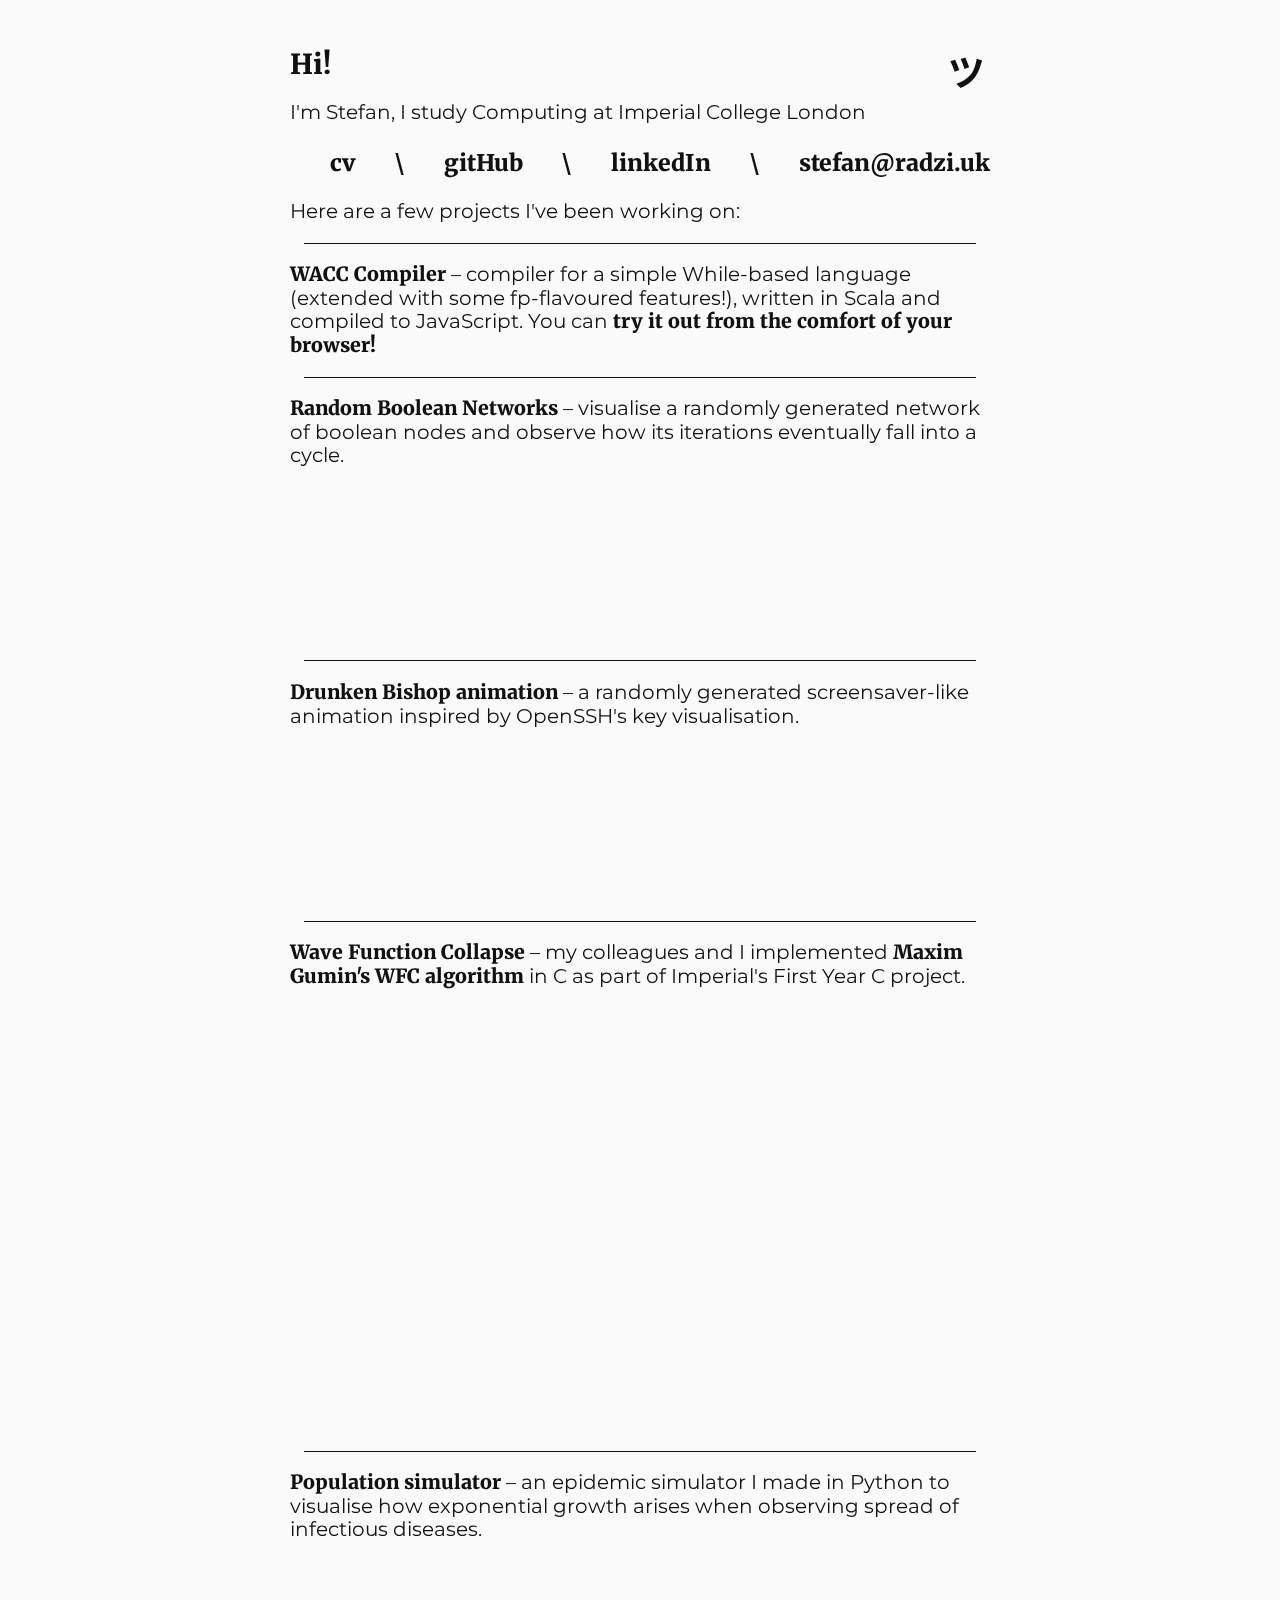
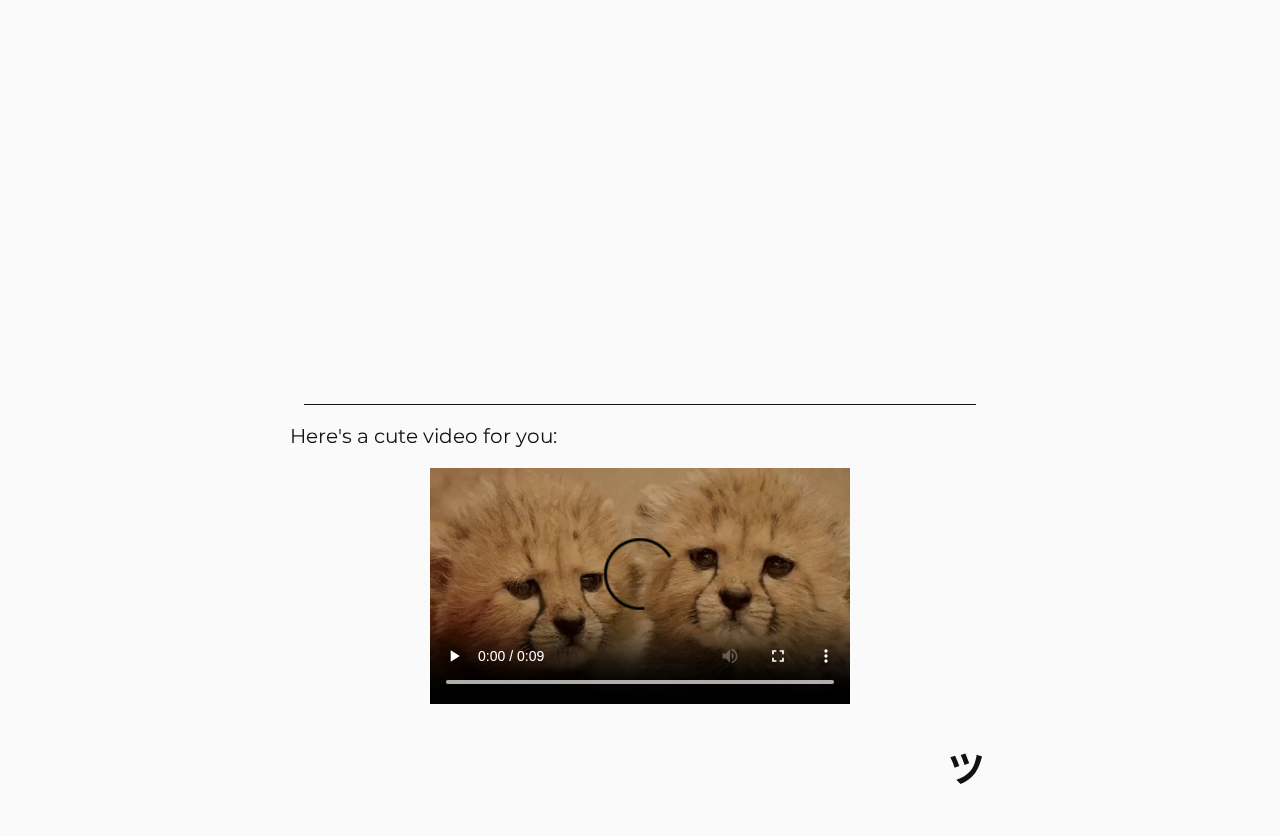
==== index.html @ 893cc4e7 "add wacc, rbn, bishop" ====
<!DOCTYPE html>
<html lang="en">
  <head>
    <title>Stefan Radziuk</title>
    <meta charset="UTF-8">
    <meta property="og:url" content="https://stefan.radzi.uk/"/>
    <meta property="og:type" content="website"/>
    <meta property="og:title" content="Stefan Radziuk"/>
    <meta property="og:description" content="Hi! I'm a Computing student at Imperial College London"/>
    <meta property="og:image" content="https://stefan.radzi.uk/media/thumbnail.png"/>
    <meta property="og:image:width" content="1200"/>
    <meta property="og:image:height" content="630"/>
    <meta name="description" content="Hi! I'm a Computing student at Imperial College London">
    <meta name="viewport" content="user-scalable=0, width=device-width, initial-scale=.5">
    <style>
:root {
  --background: #fafafa;
  --primary: #111;
  --accent: #5762d5;
  --accent-transparent: rgba(87, 98, 213, .99);
  --gray: #ddd;

  --sans: 'Montserrat', sans-serif;
  --serif: 'Merriweather', serif;
}

body {
  color: var(--primary);
  background-color: var(--background);
  font-family: var(--sans);
  font-weight: 400;
  font-size: calc(0.7 * (3em + 1vw));
  transition: background-color 0.5s ease-out, color 0.5s ease-out;
}

.dark-mode {
  background-color: var(--primary);
  color: var(--background);
}

hr {
  border: none;
  border-top: 1px solid var(--primary);
  color: var(--primary);
  overflow: visible;
  text-align: center;
  width: 96%;
}

h1 {
  font-size: 120%;
  font-weight: 900;
  font-family: var(--serif);
}

p {
  font-size: 85%;
  line-height: 1.2;
}

#container {
  max-width: min(700px, 90%);
  margin: 0 auto;
  padding: 20px 50px 20px 50px;
}

#menu {
  list-style: none;
  font-weight: 900;
  font-family: var(--serif);
  display: flex;
  flex-direction: column;
}

.separator {
  display: none;
}

#footer {
  font-size: 70%;
  padding-top: 1em;
  padding-bottom: 4em;
}

img {
  width: 100%;
  -webkit-user-drag: none;
  -khtml-user-drag: none;
  -moz-user-drag: none;
  -o-user-drag: none;
  user-drag: none;
}

.videoContainer {
  width: 100%;
  margin-bottom: 1em;
  text-align: center;
}

video {
  max-width: 60%;
  display: block;
  margin: 0 auto;
}

a:link {
  color: var(--primary);
  font-weight: 900;
  font-family: var(--serif);
  text-decoration: none;
  transition: color 0.5s ease-out;
}

a:visited {
  color: inherit;
  text-decoration: none;
}

.dark-mode a:link {
  color: var(--background);
}

a:hover {
  text-decoration: none;
  color: var(--accent);
}

.dark-mode a:hover {
  color: var(--accent);
}

a:active {
  text-decoration: none;
}

*:focus {
  outline-style: none;
}

::selection {
  background: var(--accent-transparent);
  color: var(--background);
}

::-moz-selection {
  background: var(--accent-transparent);
  color: var(--background);
}

::-webkit-scrollbar {
  width: auto;
}

::-webkit-scrollbar-track {
  background: var(--background);
}

::-webkit-scrollbar-thumb {
  background: var(--gray);
}

@media(hover) {
  body {
    font-size: calc(0.8 * (1em + 1vw));
  }

  video {
    max-height: 600px;
  }

  #menu {
    display: flex;
    flex-direction: row;
    item-width: 100%;
    justify-content: space-between;  /* flex-start */
  }

  .separator {
    display: inline;
  }
}

.smiley {
  min-height: 1.3em;
  min-width: 1.3em;
  float: right;
}

.psst {
  position: relative;
  top: 6em;
  font-size: 40%;
  opacity: 0;
  float: right;
  animation: 5s ease-out 2.5s fade-in;
}

@keyframes fade-in {
  10%, 90% {
    opacity: 0.6;
  }
}

    </style>
    <link rel="icon" href="media/favicon_black.png">
    <link rel="preload" href="https://fonts.googleapis.com/css2?family=Merriweather:wght@900&family=Montserrat:wght@400&display=swap" as="style" onload="this.onload=null;this.rel='stylesheet'">
    <noscript>
      <link href="https://fonts.googleapis.com/css2?family=Merriweather:wght@900&family=Montserrat:wght@400&display=swap" rel="stylesheet">
    </noscript>
    <script type="text/javascript" src="script.js" async></script>
  </head>
  <body onload="writeRandomVideo();">
    <div id="container">
      <span class="psst">
        psst! check out the dark mode
      </span>
      <h1>
        Hi!
        <object data="media/smiley.svg" type="image/svg+xml" class="smiley" width="48" height="48" alt=""></object>
      </h1>
      <p>I'm Stefan, I study Computing at Imperial College London</p>
      <ul id="menu">
        <li>
          <a href="StefanRadziukCv.pdf" target="_blank">
            cv</a>
        </li>
        <span class="separator">\</span>
        <li>
          <a href="https://github.com/stefanradziuk" target="_blank" rel="noopener">
            gitHub</a>
        </li>
        <span class="separator">\</span>
        <li>
          <a href="https://linkedin.com/in/stefanradziuk" target="_blank" rel="noopener">
            linkedIn</a>
        </li>
        <span class="separator">\</span>
        <li>
          <a href="mailto:stefan@radzi.uk">
            stefan@radzi.uk</a>
        </li>
      </ul>
      <p>
        Here are a few projects I've been working on:
      </p>

      <hr/>

      <p>
      <a href="https://wacc.radzi.uk/">WACC Compiler</a> – compiler for a simple While-based language (extended with some fp-flavoured features!), written in Scala and compiled to JavaScript. You can <a href="https://wacc.radzi.uk/">try it out from the comfort of your browser!</a>
      </p>

      <hr/>

      <p>
      <!-- TODO -->
      <a href="https://rbn.radzi.uk/">Random Boolean Networks</a> – visualise a randomly generated network of boolean nodes and observe how its iterations eventually fall into a cycle.
      <div class="videoContainer">
        <video playsinline autoplay muted loop>
          <source src="qewr.mp4" type="video/mp4">
        </video>
      </div>
      </p>

      <hr/>

      <p>
      <a href="https://bishop.radzi.uk/">Drunken Bishop animation</a> – a randomly generated screensaver-like animation inspired by OpenSSH's key visualisation.
      <div class="videoContainer">
        <video playsinline autoplay muted loop>
          <source src="qewr.mp4" type="video/mp4">
        </video>
      </div>
      </p>

      <hr/>

      <p>
      <a href="https://github.com/ic-pcg/waveFunctionCollapse">Wave Function Collapse</a> – my colleagues and I implemented <a href="https://github.com/mxgmn/WaveFunctionCollapse">Maxim Gumin's WFC algorithm</a> in C as part of Imperial's First Year C project.
      <div class="videoContainer">
        <video playsinline autoplay muted loop>
          <source src="media/wfc_demo.mp4" type="video/mp4">
        </video>
      </div>
      </p>

      <hr/>

      <p>
      <a href="https://github.com/stefanradziuk/population_simulator/">Population simulator</a> – an epidemic simulator I made in Python to visualise how exponential growth arises when observing spread of infectious diseases.
      <div class="videoContainer">
        <video playsinline autoplay muted loop>
          <source src="media/population_simulator_demo.mp4" type="video/mp4">
        </video>
      </div>
      </p>

      <hr/>

      <p id="videoIntroduction">
      Here's a cute video for you:
      </p>
      <div class="videoContainer">
        <video id="randomVideo" controls loop>
        </video>
      </div>
      <div id="footer">
        <object data="media/smiley.svg" type="image/svg+xml" class="smiley" width="48" height="48" alt=""></object>
      </div>
    </div>
  </body>
</html>
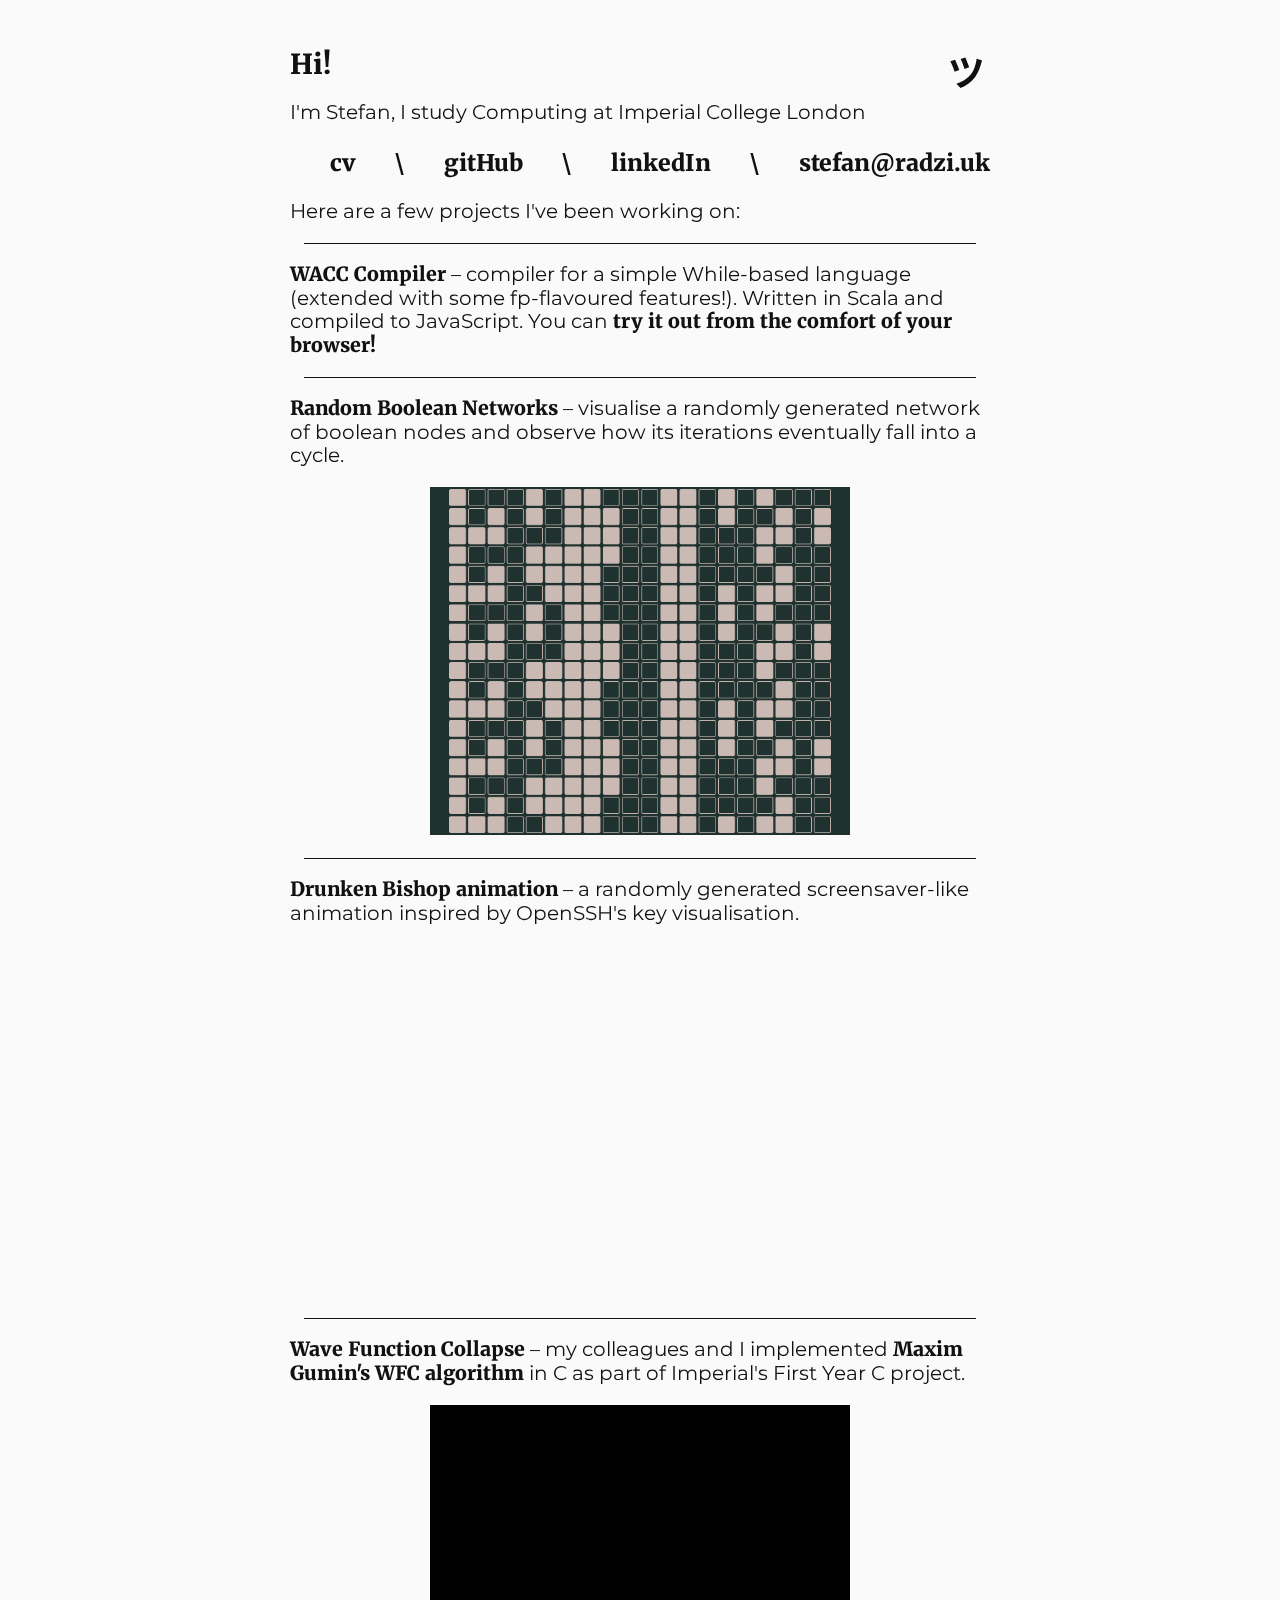
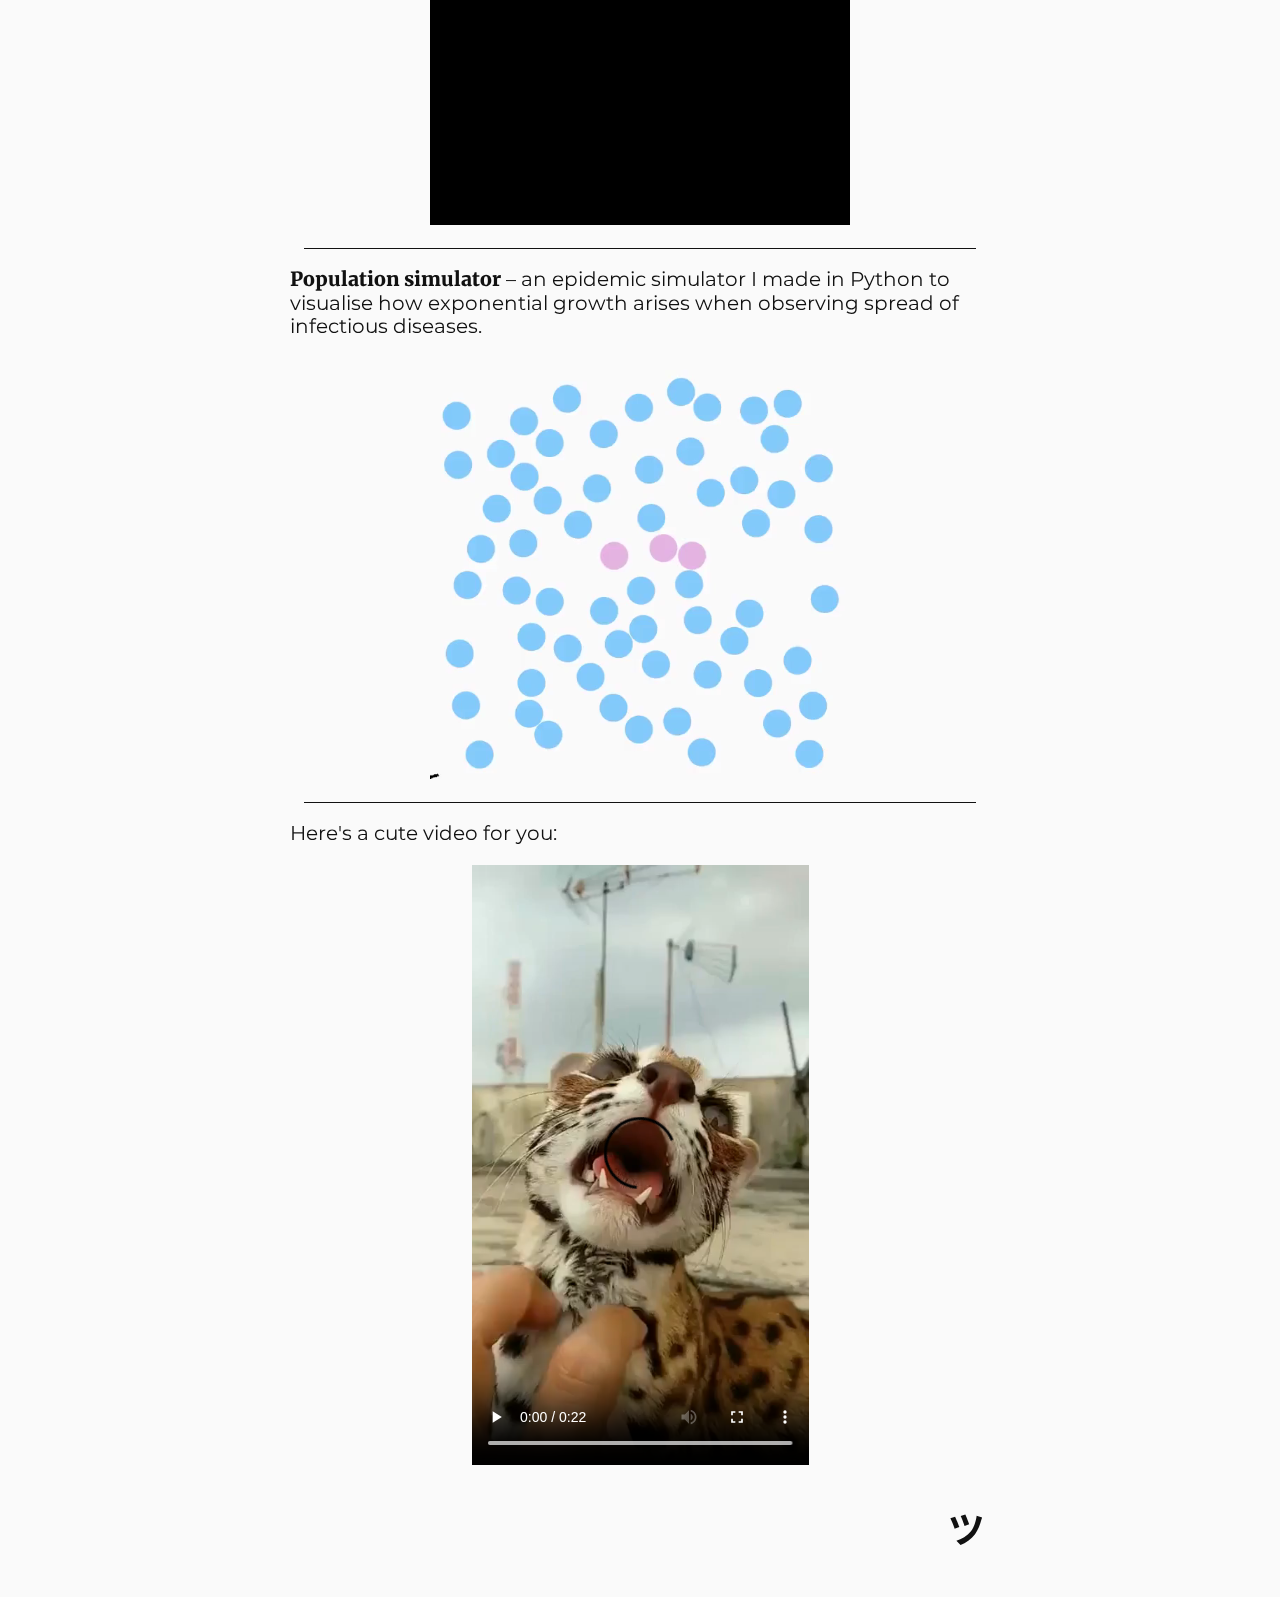
==== commit 608a638e: "add media for rbn and bishop" ====
--- a/index.html
+++ b/index.html
@@ -91,16 +91,36 @@
   user-drag: none;
 }
 
-.videoContainer {
+.mediaContainer {
   width: 100%;
   margin-bottom: 1em;
   text-align: center;
 }
 
-video {
+.media {
   max-width: 60%;
   display: block;
   margin: 0 auto;
+}
+
+.iframeContainer {
+  width: 100%;
+  padding-top: 50%;
+  display: block;
+  margin: 0 auto;
+  overflow: hidden;
+  position: relative;
+}
+
+iframe {
+  position: absolute;
+  top: 0;
+  left: 0;
+  bottom: 0;
+  right: 0;
+  width: 100%;
+  height: 100%;
+  border: 0px;
 }
 
 a:link {
@@ -247,7 +267,7 @@
       <hr/>
 
       <p>
-      <a href="https://wacc.radzi.uk/">WACC Compiler</a> – compiler for a simple While-based language (extended with some fp-flavoured features!), written in Scala and compiled to JavaScript. You can <a href="https://wacc.radzi.uk/">try it out from the comfort of your browser!</a>
+      <a href="https://wacc.radzi.uk/">WACC Compiler</a> – compiler for a simple While-based language (extended with some fp-flavoured features!). Written in Scala and compiled to JavaScript. You can <a href="https://wacc.radzi.uk/">try it out from the comfort of your browser!</a>
       </p>
 
       <hr/>
@@ -255,10 +275,8 @@
       <p>
       <!-- TODO -->
       <a href="https://rbn.radzi.uk/">Random Boolean Networks</a> – visualise a randomly generated network of boolean nodes and observe how its iterations eventually fall into a cycle.
-      <div class="videoContainer">
-        <video playsinline autoplay muted loop>
-          <source src="qewr.mp4" type="video/mp4">
-        </video>
+      <div class="mediaContainer">
+        <img src="media/rbn.png" class="media"></img>
       </div>
       </p>
 
@@ -266,10 +284,10 @@
 
       <p>
       <a href="https://bishop.radzi.uk/">Drunken Bishop animation</a> – a randomly generated screensaver-like animation inspired by OpenSSH's key visualisation.
-      <div class="videoContainer">
-        <video playsinline autoplay muted loop>
-          <source src="qewr.mp4" type="video/mp4">
-        </video>
+      <div class="mediaContainer">
+        <div class="iframeContainer">
+          <iframe src="https://bishop.radzi.uk/"></iframe>
+        </div>
       </div>
       </p>
 
@@ -277,8 +295,8 @@
 
       <p>
       <a href="https://github.com/ic-pcg/waveFunctionCollapse">Wave Function Collapse</a> – my colleagues and I implemented <a href="https://github.com/mxgmn/WaveFunctionCollapse">Maxim Gumin's WFC algorithm</a> in C as part of Imperial's First Year C project.
-      <div class="videoContainer">
-        <video playsinline autoplay muted loop>
+      <div class="mediaContainer">
+        <video playsinline autoplay muted loop class="media">
           <source src="media/wfc_demo.mp4" type="video/mp4">
         </video>
       </div>
@@ -288,8 +306,8 @@
 
       <p>
       <a href="https://github.com/stefanradziuk/population_simulator/">Population simulator</a> – an epidemic simulator I made in Python to visualise how exponential growth arises when observing spread of infectious diseases.
-      <div class="videoContainer">
-        <video playsinline autoplay muted loop>
+      <div class="mediaContainer">
+        <video playsinline autoplay muted loop class="media">
           <source src="media/population_simulator_demo.mp4" type="video/mp4">
         </video>
       </div>
@@ -300,8 +318,8 @@
       <p id="videoIntroduction">
       Here's a cute video for you:
       </p>
-      <div class="videoContainer">
-        <video id="randomVideo" controls loop>
+      <div class="mediaContainer">
+        <video id="randomVideo" controls loop class="media">
         </video>
       </div>
       <div id="footer">
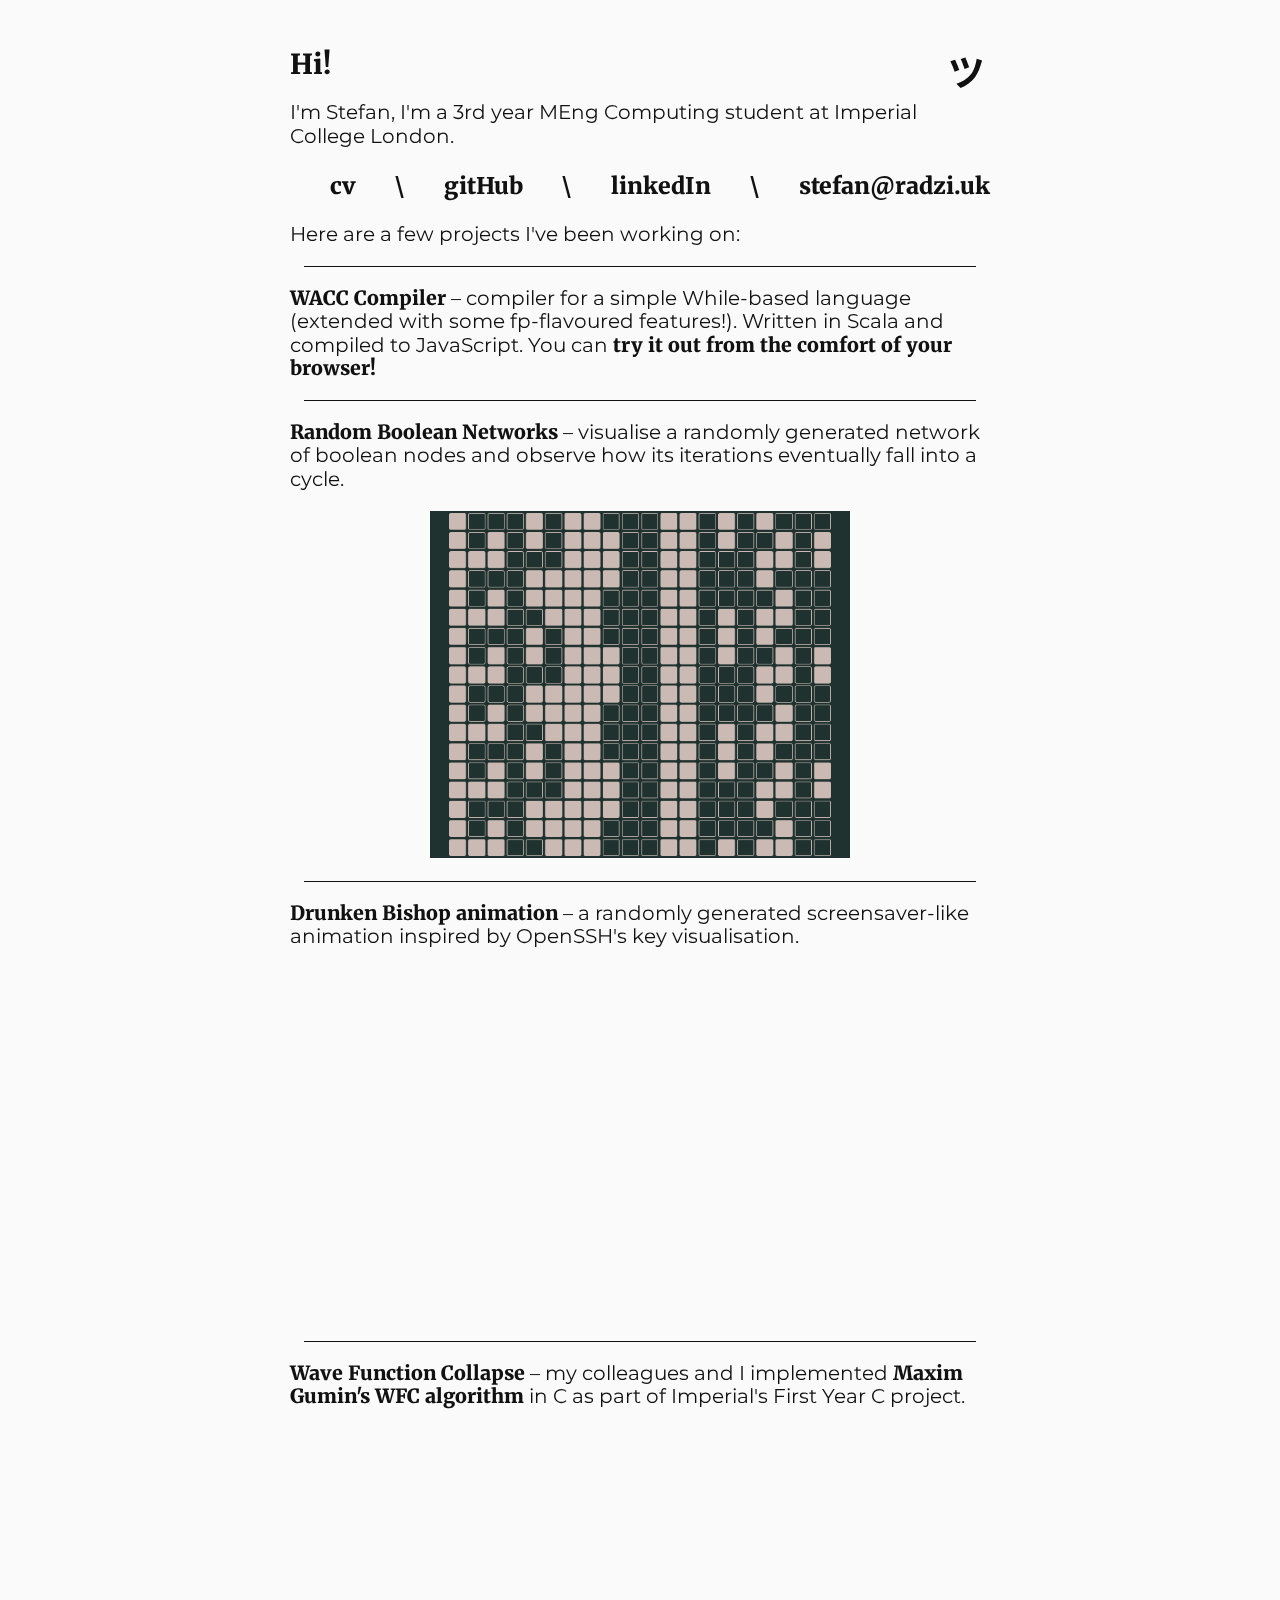
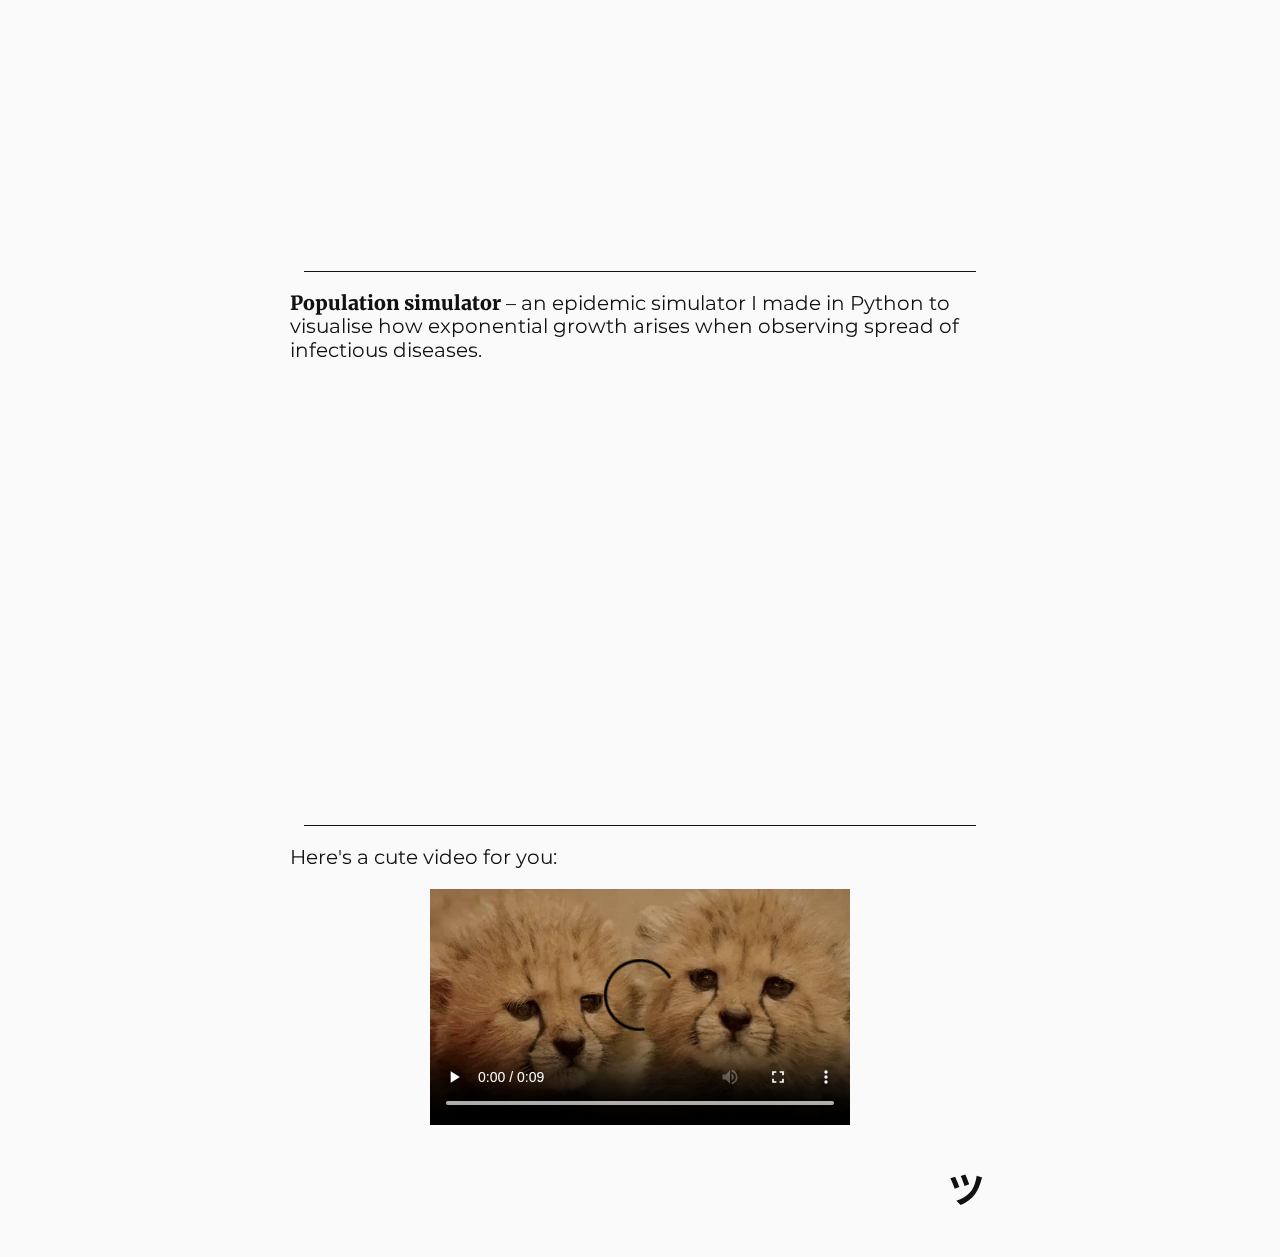
==== commit 48712152: "update greeting" ====
--- a/index.html
+++ b/index.html
@@ -238,7 +238,7 @@
         Hi!
         <object data="media/smiley.svg" type="image/svg+xml" class="smiley" width="48" height="48" alt=""></object>
       </h1>
-      <p>I'm Stefan, I study Computing at Imperial College London</p>
+      <p>I'm Stefan, I'm a 3rd year MEng Computing student at Imperial College London.</p>
       <ul id="menu">
         <li>
           <a href="StefanRadziukCv.pdf" target="_blank">
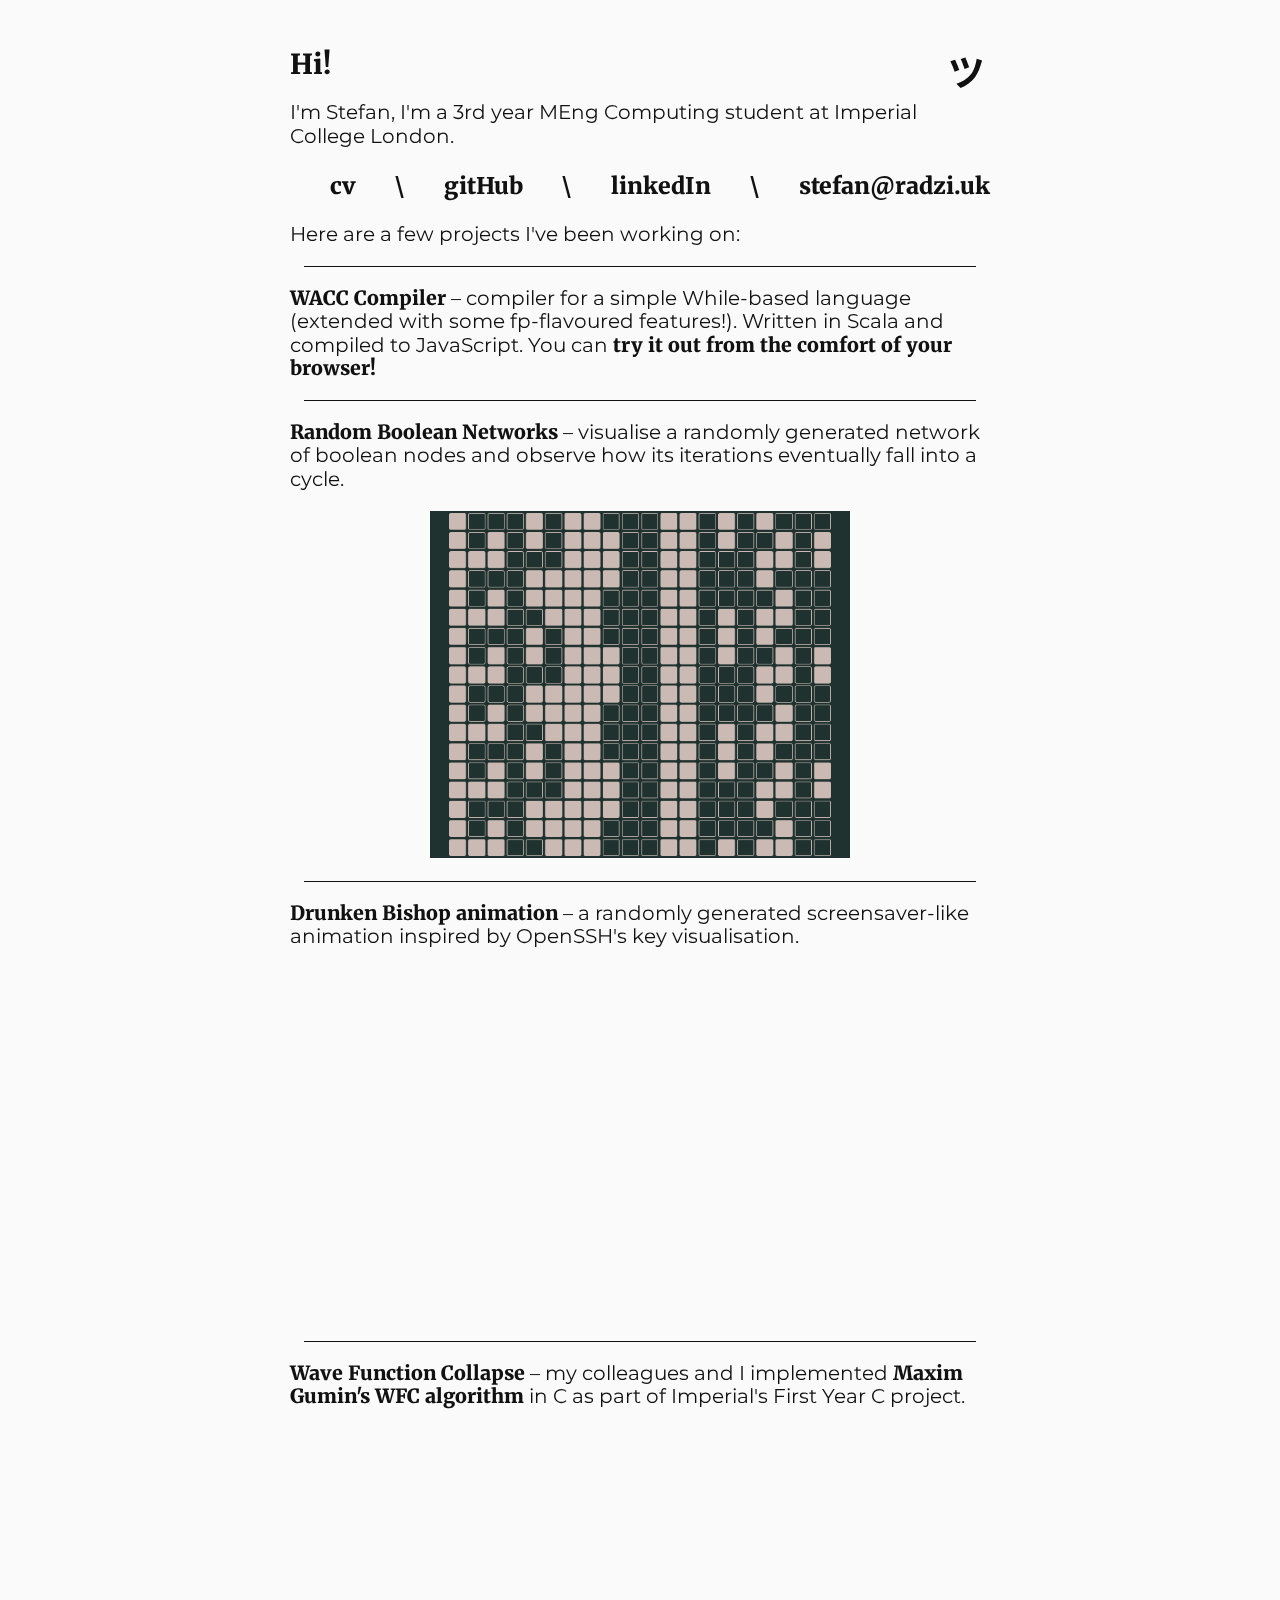
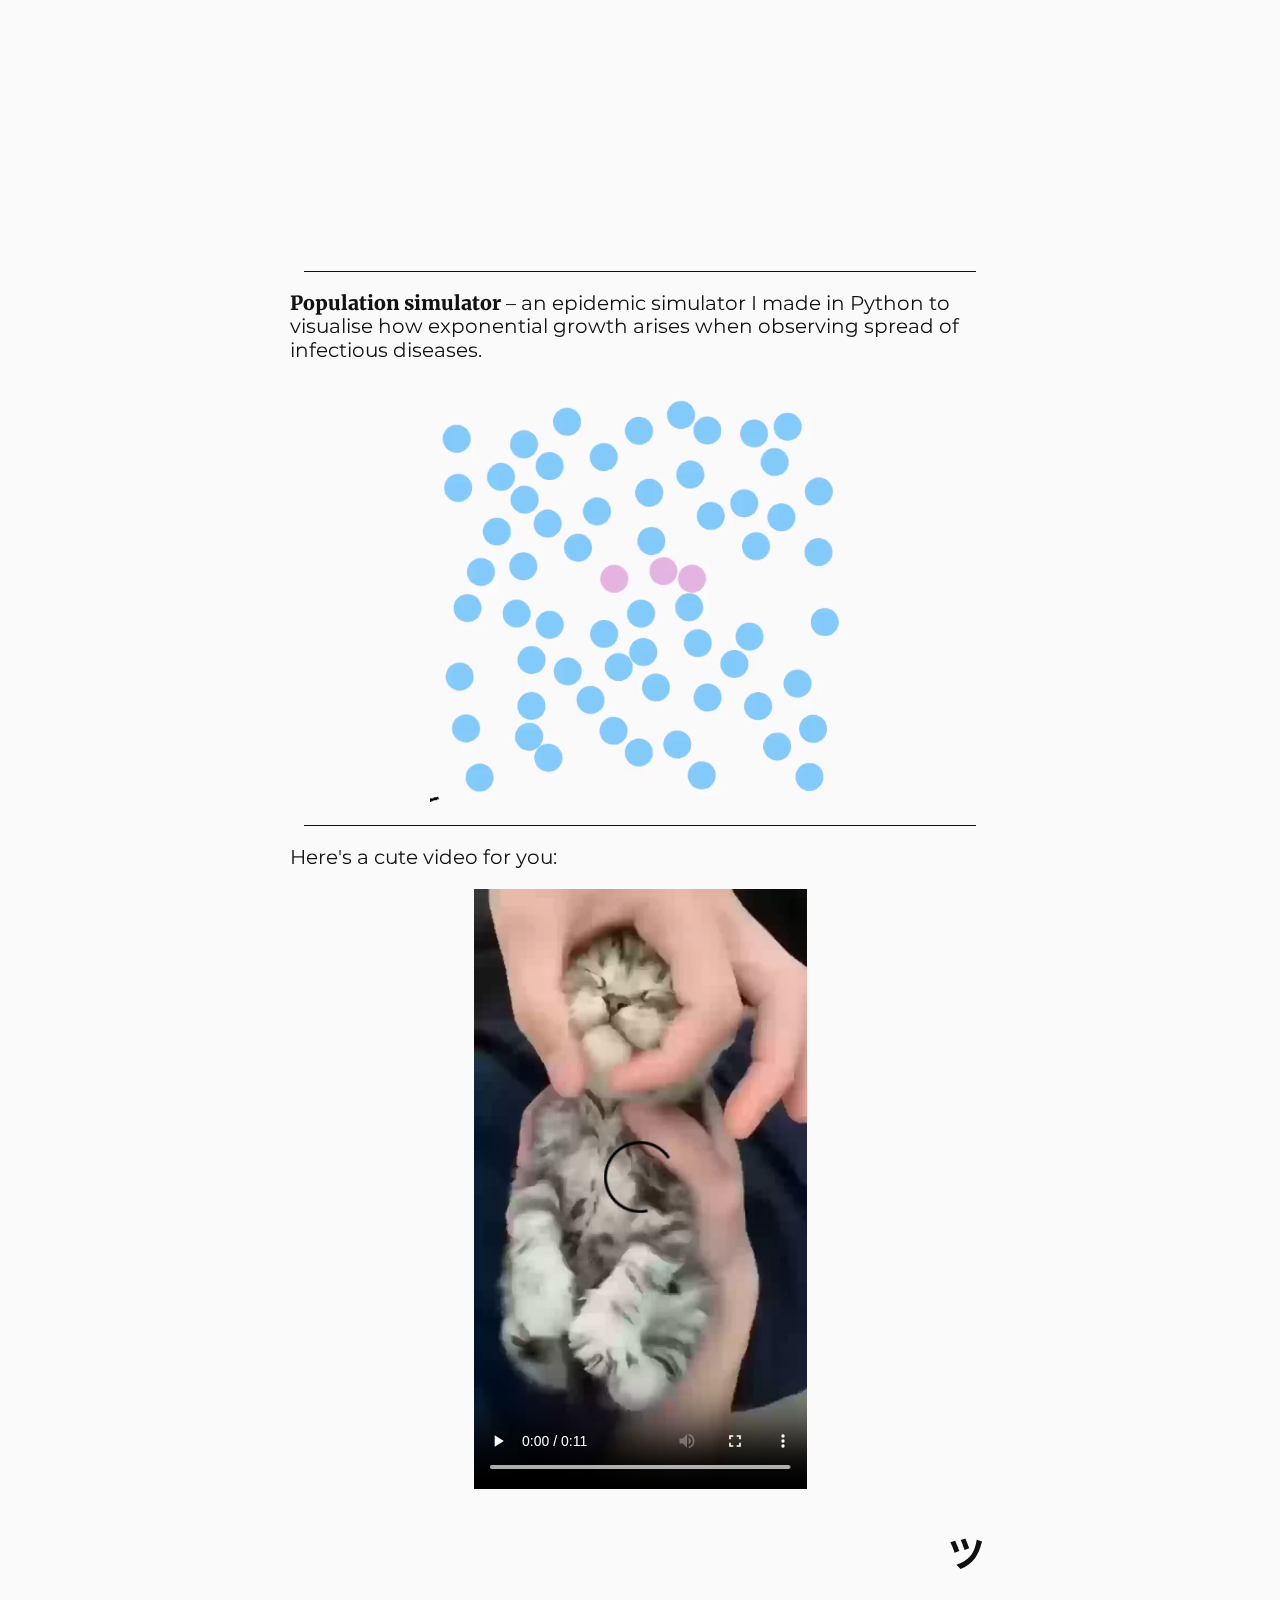
==== commit ae3e49b9: "add max width to iframe, adjust dark mode hr" ====
--- a/index.html
+++ b/index.html
@@ -47,6 +47,10 @@
   width: 96%;
 }
 
+.dark-mode hr {
+  border-top: 1px solid var(--background);
+}
+
 h1 {
   font-size: 120%;
   font-weight: 900;
@@ -104,7 +108,7 @@
 }
 
 .iframeContainer {
-  width: 100%;
+  max-width: 60%;
   padding-top: 50%;
   display: block;
   margin: 0 auto;
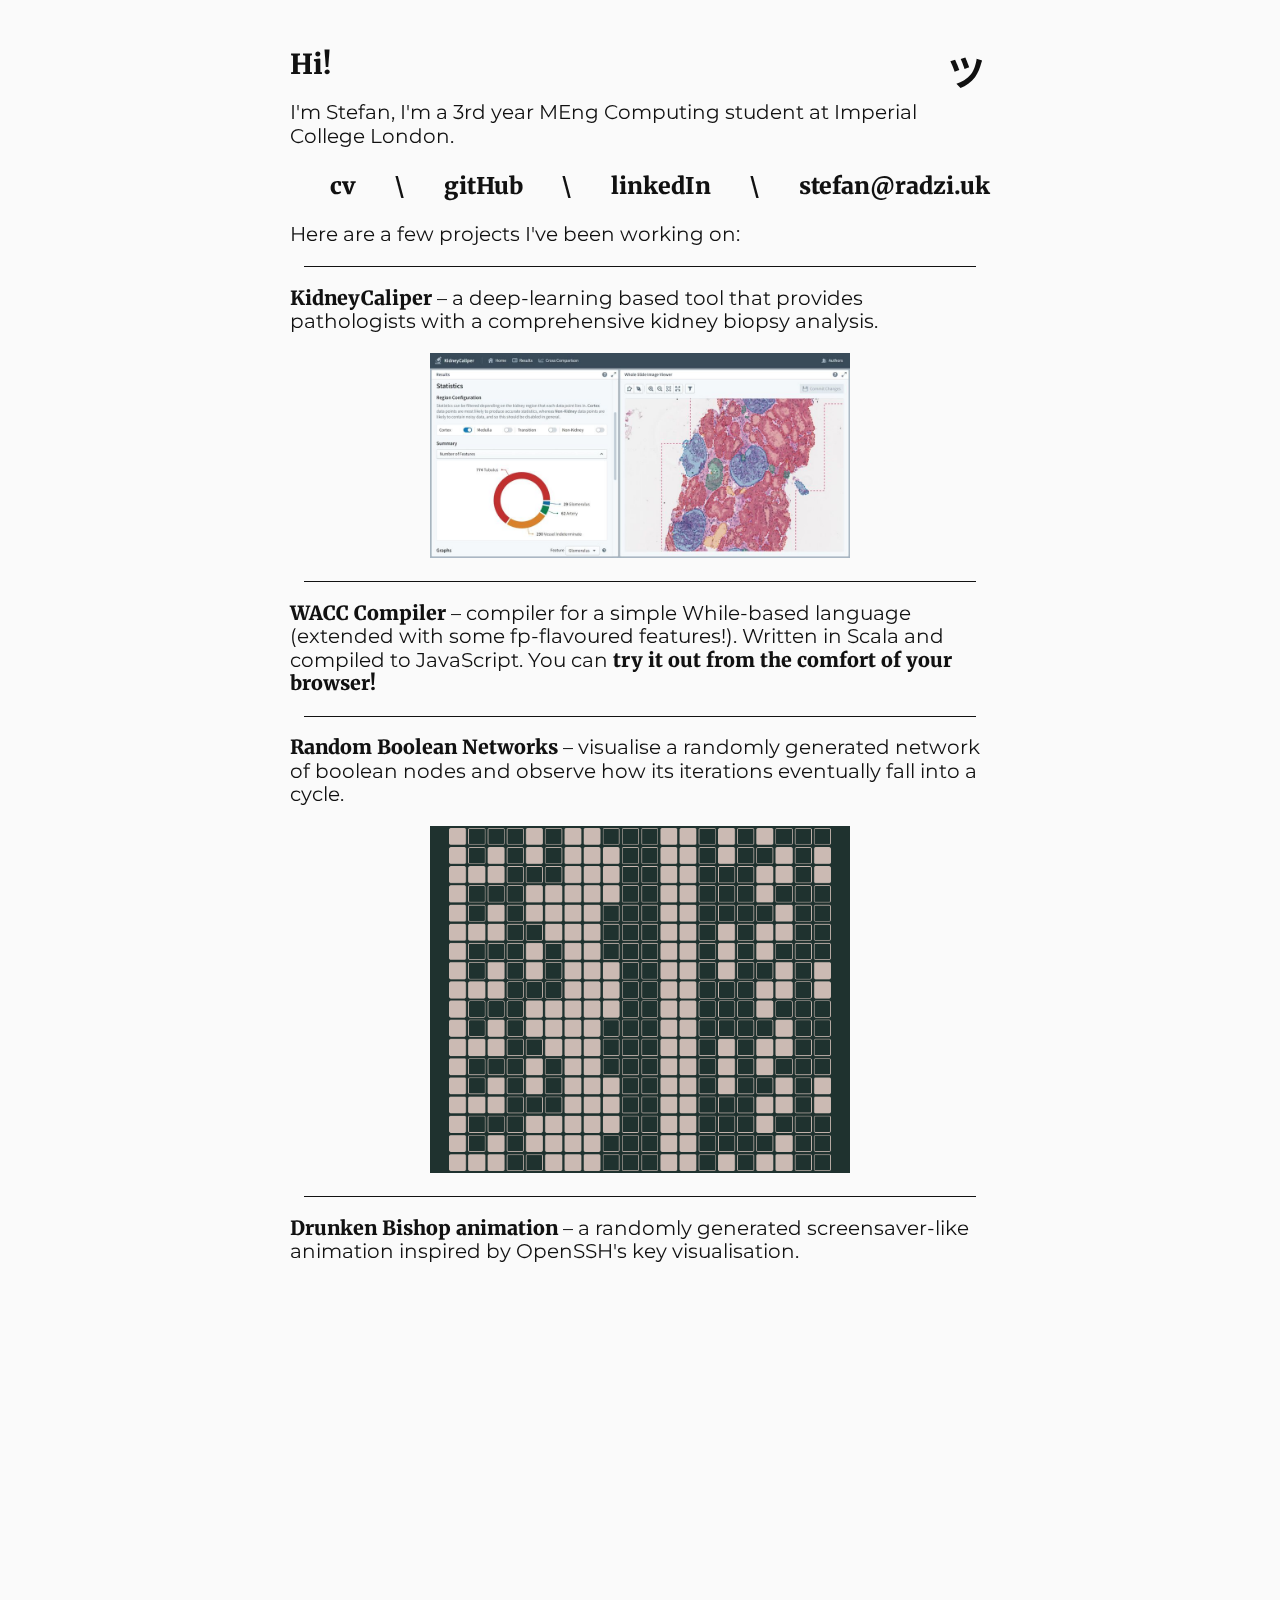
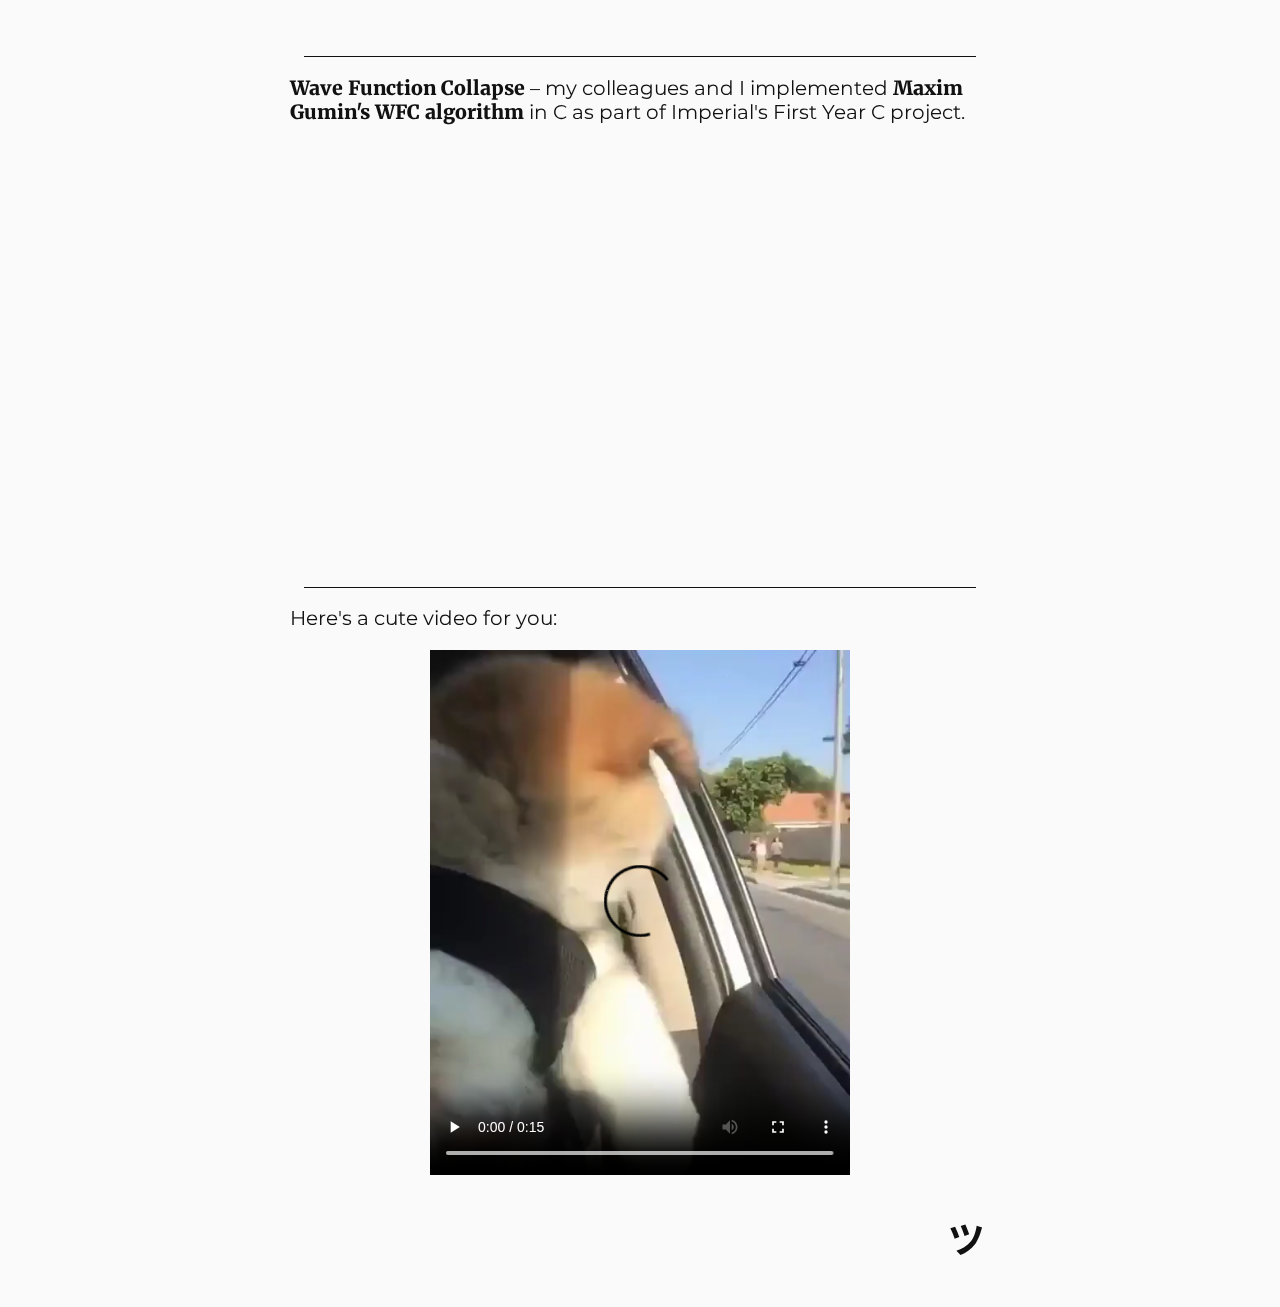
==== commit 28c60465: "add kidneycaliper, remove population simulator, add link to rbn image" ====
--- a/index.html
+++ b/index.html
@@ -271,16 +271,28 @@
       <hr/>
 
       <p>
+      <a href="https://kidneycaliper.lucidifai.com/past-runs/">KidneyCaliper</a> – a deep-learning based tool that provides pathologists with a comprehensive kidney biopsy analysis.
+      <div class="mediaContainer">
+        <a href="https://kidneycaliper.lucidifai.com/past-runs/">
+          <img src="media/kidneycaliper.jpeg" class="media"></img>
+        </a>
+      </div>
+      </p>
+
+      <hr/>
+
+      <p>
       <a href="https://wacc.radzi.uk/">WACC Compiler</a> – compiler for a simple While-based language (extended with some fp-flavoured features!). Written in Scala and compiled to JavaScript. You can <a href="https://wacc.radzi.uk/">try it out from the comfort of your browser!</a>
       </p>
 
       <hr/>
 
       <p>
-      <!-- TODO -->
       <a href="https://rbn.radzi.uk/">Random Boolean Networks</a> – visualise a randomly generated network of boolean nodes and observe how its iterations eventually fall into a cycle.
       <div class="mediaContainer">
-        <img src="media/rbn.png" class="media"></img>
+        <a href="https://rbn.radzi.uk/">
+          <img src="media/rbn.png" class="media"></img>
+        </a>
       </div>
       </p>
 
@@ -308,17 +320,6 @@
 
       <hr/>
 
-      <p>
-      <a href="https://github.com/stefanradziuk/population_simulator/">Population simulator</a> – an epidemic simulator I made in Python to visualise how exponential growth arises when observing spread of infectious diseases.
-      <div class="mediaContainer">
-        <video playsinline autoplay muted loop class="media">
-          <source src="media/population_simulator_demo.mp4" type="video/mp4">
-        </video>
-      </div>
-      </p>
-
-      <hr/>
-
       <p id="videoIntroduction">
       Here's a cute video for you:
       </p>
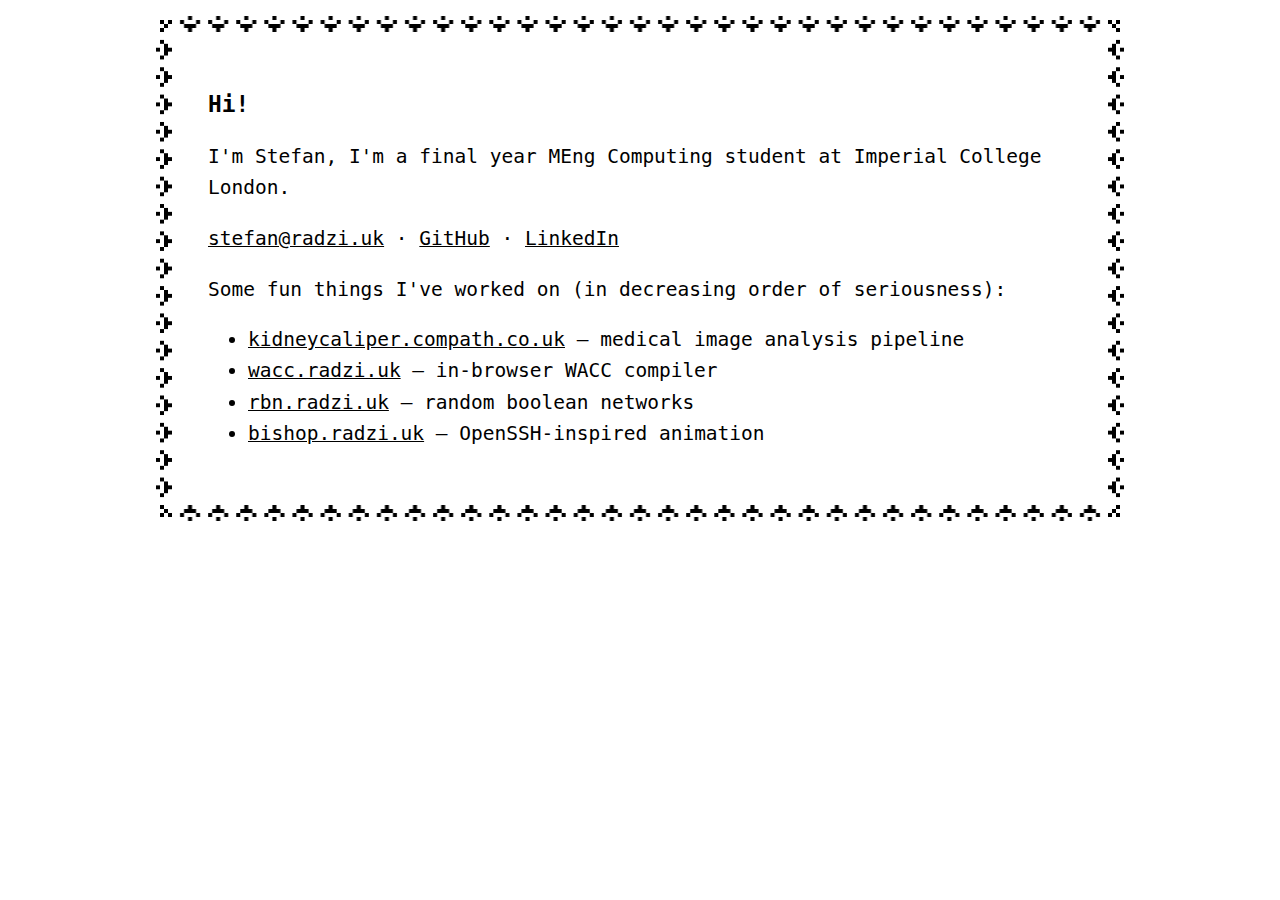
==== commit b2f026df: "23 init" ====
--- a/index.html
+++ b/index.html
@@ -3,117 +3,29 @@
   <head>
     <title>Stefan Radziuk</title>
     <meta charset="UTF-8">
-    <meta property="og:url" content="https://stefan.radzi.uk/"/>
-    <meta property="og:type" content="website"/>
-    <meta property="og:title" content="Stefan Radziuk"/>
-    <meta property="og:description" content="Hi! I'm a Computing student at Imperial College London"/>
-    <meta property="og:image" content="https://stefan.radzi.uk/media/thumbnail.png"/>
-    <meta property="og:image:width" content="1200"/>
-    <meta property="og:image:height" content="630"/>
-    <meta name="description" content="Hi! I'm a Computing student at Imperial College London">
-    <meta name="viewport" content="user-scalable=0, width=device-width, initial-scale=.5">
     <style>
-:root {
-  --background: #fafafa;
-  --primary: #111;
-  --accent: #5762d5;
-  --accent-transparent: rgba(87, 98, 213, .99);
-  --gray: #ddd;
-
-  --sans: 'Montserrat', sans-serif;
-  --serif: 'Merriweather', serif;
+body {
+  font-family: monospace;
+  font-size: 150%;
+  line-height: 1.6;
 }
 
-body {
-  color: var(--primary);
-  background-color: var(--background);
-  font-family: var(--sans);
-  font-weight: 400;
-  font-size: calc(0.7 * (3em + 1vw));
-  transition: background-color 0.5s ease-out, color 0.5s ease-out;
-}
-
-.dark-mode {
-  background-color: var(--primary);
-  color: var(--background);
-}
-
-hr {
-  border: none;
-  border-top: 1px solid var(--primary);
-  color: var(--primary);
-  overflow: visible;
-  text-align: center;
-  width: 96%;
-}
-
-.dark-mode hr {
-  border-top: 1px solid var(--background);
-}
-
-h1 {
-  font-size: 120%;
-  font-weight: 900;
-  font-family: var(--serif);
-}
-
-p {
-  font-size: 85%;
+h1,h2,h3 {
   line-height: 1.2;
 }
 
-#container {
-  max-width: min(700px, 90%);
-  margin: 0 auto;
-  padding: 20px 50px 20px 50px;
+/* https://jrl.ninja/etc/1 */
+main {
+  max-width: 54rem;
+  padding: 2rem;
+  margin: auto;
 }
 
-#menu {
-  list-style: none;
-  font-weight: 900;
-  font-family: var(--serif);
-  display: flex;
-  flex-direction: column;
-}
-
-.separator {
-  display: none;
-}
-
-#footer {
-  font-size: 70%;
-  padding-top: 1em;
-  padding-bottom: 4em;
-}
-
-img {
-  width: 100%;
-  -webkit-user-drag: none;
-  -khtml-user-drag: none;
-  -moz-user-drag: none;
-  -o-user-drag: none;
-  user-drag: none;
-}
-
-.mediaContainer {
-  width: 100%;
-  margin-bottom: 1em;
-  text-align: center;
-}
-
-.media {
-  max-width: 60%;
-  display: block;
-  margin: 0 auto;
-}
-
-.iframeContainer {
-  max-width: 60%;
-  padding-top: 50%;
-  display: block;
-  margin: 0 auto;
-  overflow: hidden;
-  position: relative;
+/* https://maxbittker.github.io/broider/ */
+.broider {
+      border-image:  url("[data-uri]") 28 /  28px / 0 round;
+          border-width:  28px;
+              border-style:  solid;
 }
 
 iframe {
@@ -127,209 +39,61 @@
   border: 0px;
 }
 
-a:link {
-  color: var(--primary);
-  font-weight: 900;
-  font-family: var(--serif);
-  text-decoration: none;
-  transition: color 0.5s ease-out;
+a {
+  color: inherit;
 }
 
 a:visited {
-  color: inherit;
   text-decoration: none;
-}
-
-.dark-mode a:link {
-  color: var(--background);
 }
 
 a:hover {
   text-decoration: none;
-  color: var(--accent);
-}
-
-.dark-mode a:hover {
-  color: var(--accent);
 }
 
 a:active {
   text-decoration: none;
 }
+    </style>
+  </head>
+  <body>
+    <main class="broider">
+      <h3>Hi!</h3>
+      <p>
+      I'm Stefan, I'm a final year MEng Computing student at Imperial College London.
+      </p>
 
-*:focus {
-  outline-style: none;
-}
+      <p>
+      <a href="mailto:stefan@radzi.uk">stefan@radzi.uk</a>
+      &#183;
+      <a href="https://github.com/stefanradziuk">GitHub</a>
+      &#183;
+      <a href="https://www.linkedin.com/in/stefanradziuk/">LinkedIn</a>
+      </p>
 
-::selection {
-  background: var(--accent-transparent);
-  color: var(--background);
-}
+      Some fun things I've worked on (in decreasing order of seriousness):
 
-::-moz-selection {
-  background: var(--accent-transparent);
-  color: var(--background);
-}
+      <ul>
+        <li>
+          <a href="https://kidneycaliper.compath.co.uk">kidneycaliper.compath.co.uk</a>
+          &#8211; medical image analysis pipeline
+        </li>
 
-::-webkit-scrollbar {
-  width: auto;
-}
+        <li>
+          <a href="https://wacc.radzi.uk/">wacc.radzi.uk</a>
+          &#8211; in-browser WACC compiler
+        </li>
 
-::-webkit-scrollbar-track {
-  background: var(--background);
-}
+        <li>
+          <a href="https://rbn.radzi.uk/">rbn.radzi.uk</a>
+          &#8211; random boolean networks
+        </li>
 
-::-webkit-scrollbar-thumb {
-  background: var(--gray);
-}
-
-@media(hover) {
-  body {
-    font-size: calc(0.8 * (1em + 1vw));
-  }
-
-  video {
-    max-height: 600px;
-  }
-
-  #menu {
-    display: flex;
-    flex-direction: row;
-    item-width: 100%;
-    justify-content: space-between;  /* flex-start */
-  }
-
-  .separator {
-    display: inline;
-  }
-}
-
-.smiley {
-  min-height: 1.3em;
-  min-width: 1.3em;
-  float: right;
-}
-
-.psst {
-  position: relative;
-  top: 6em;
-  font-size: 40%;
-  opacity: 0;
-  float: right;
-  animation: 5s ease-out 2.5s fade-in;
-}
-
-@keyframes fade-in {
-  10%, 90% {
-    opacity: 0.6;
-  }
-}
-
-    </style>
-    <link rel="icon" href="media/favicon_black.png">
-    <link rel="preload" href="https://fonts.googleapis.com/css2?family=Merriweather:wght@900&family=Montserrat:wght@400&display=swap" as="style" onload="this.onload=null;this.rel='stylesheet'">
-    <noscript>
-      <link href="https://fonts.googleapis.com/css2?family=Merriweather:wght@900&family=Montserrat:wght@400&display=swap" rel="stylesheet">
-    </noscript>
-    <script type="text/javascript" src="script.js" async></script>
-  </head>
-  <body onload="writeRandomVideo();">
-    <div id="container">
-      <span class="psst">
-        psst! check out the dark mode
-      </span>
-      <h1>
-        Hi!
-        <object data="media/smiley.svg" type="image/svg+xml" class="smiley" width="48" height="48" alt=""></object>
-      </h1>
-      <p>I'm Stefan, I'm a 3rd year MEng Computing student at Imperial College London.</p>
-      <ul id="menu">
         <li>
-          <a href="StefanRadziukCv.pdf" target="_blank">
-            cv</a>
-        </li>
-        <span class="separator">\</span>
-        <li>
-          <a href="https://github.com/stefanradziuk" target="_blank" rel="noopener">
-            gitHub</a>
-        </li>
-        <span class="separator">\</span>
-        <li>
-          <a href="https://linkedin.com/in/stefanradziuk" target="_blank" rel="noopener">
-            linkedIn</a>
-        </li>
-        <span class="separator">\</span>
-        <li>
-          <a href="mailto:stefan@radzi.uk">
-            stefan@radzi.uk</a>
+          <a href="https://bishop.radzi.uk/">bishop.radzi.uk</a>
+          &#8211; OpenSSH-inspired animation
         </li>
       </ul>
-      <p>
-        Here are a few projects I've been working on:
-      </p>
-
-      <hr/>
-
-      <p>
-      <a href="https://kidneycaliper.lucidifai.com/past-runs/">KidneyCaliper</a> – a deep-learning based tool that provides pathologists with a comprehensive kidney biopsy analysis.
-      <div class="mediaContainer">
-        <a href="https://kidneycaliper.lucidifai.com/past-runs/">
-          <img src="media/kidneycaliper.jpeg" class="media"></img>
-        </a>
-      </div>
-      </p>
-
-      <hr/>
-
-      <p>
-      <a href="https://wacc.radzi.uk/">WACC Compiler</a> – compiler for a simple While-based language (extended with some fp-flavoured features!). Written in Scala and compiled to JavaScript. You can <a href="https://wacc.radzi.uk/">try it out from the comfort of your browser!</a>
-      </p>
-
-      <hr/>
-
-      <p>
-      <a href="https://rbn.radzi.uk/">Random Boolean Networks</a> – visualise a randomly generated network of boolean nodes and observe how its iterations eventually fall into a cycle.
-      <div class="mediaContainer">
-        <a href="https://rbn.radzi.uk/">
-          <img src="media/rbn.png" class="media"></img>
-        </a>
-      </div>
-      </p>
-
-      <hr/>
-
-      <p>
-      <a href="https://bishop.radzi.uk/">Drunken Bishop animation</a> – a randomly generated screensaver-like animation inspired by OpenSSH's key visualisation.
-      <div class="mediaContainer">
-        <div class="iframeContainer">
-          <iframe src="https://bishop.radzi.uk/"></iframe>
-        </div>
-      </div>
-      </p>
-
-      <hr/>
-
-      <p>
-      <a href="https://github.com/ic-pcg/waveFunctionCollapse">Wave Function Collapse</a> – my colleagues and I implemented <a href="https://github.com/mxgmn/WaveFunctionCollapse">Maxim Gumin's WFC algorithm</a> in C as part of Imperial's First Year C project.
-      <div class="mediaContainer">
-        <video playsinline autoplay muted loop class="media">
-          <source src="media/wfc_demo.mp4" type="video/mp4">
-        </video>
-      </div>
-      </p>
-
-      <hr/>
-
-      <p id="videoIntroduction">
-      Here's a cute video for you:
-      </p>
-      <div class="mediaContainer">
-        <video id="randomVideo" controls loop class="media">
-        </video>
-      </div>
-      <div id="footer">
-        <object data="media/smiley.svg" type="image/svg+xml" class="smiley" width="48" height="48" alt=""></object>
-      </div>
-    </div>
+    </main>
   </body>
 </html>
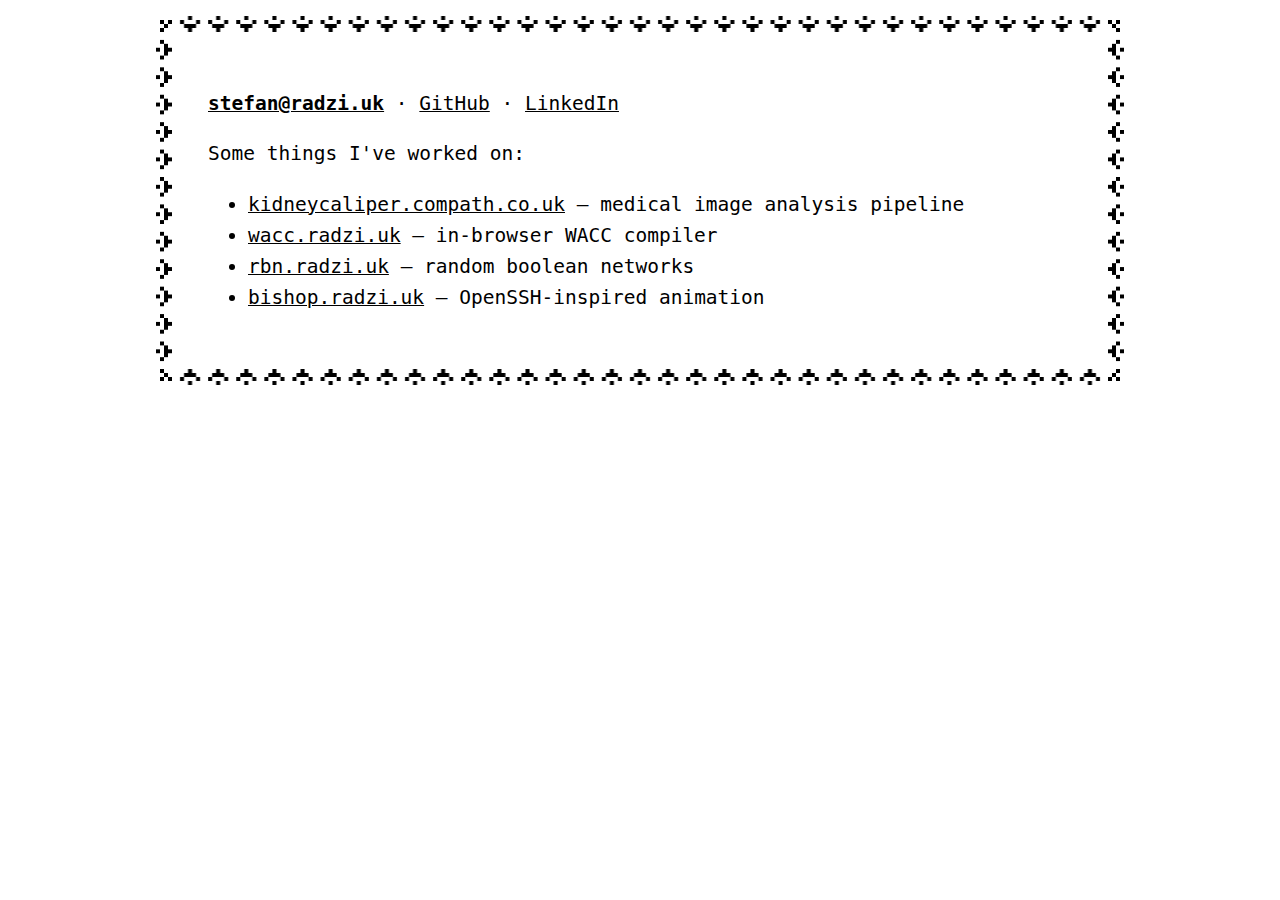
==== commit 77cd1715: "drop the intro" ====
--- a/index.html
+++ b/index.html
@@ -58,20 +58,17 @@
   </head>
   <body>
     <main class="broider">
-      <h3>Hi!</h3>
       <p>
-      I'm Stefan, I'm a final year MEng Computing student at Imperial College London.
-      </p>
-
-      <p>
-      <a href="mailto:stefan@radzi.uk">stefan@radzi.uk</a>
+      <b>
+        <a href="mailto:stefan@radzi.uk">stefan@radzi.uk</a>
+      </b>
       &#183;
       <a href="https://github.com/stefanradziuk">GitHub</a>
       &#183;
       <a href="https://www.linkedin.com/in/stefanradziuk/">LinkedIn</a>
       </p>
 
-      Some fun things I've worked on (in decreasing order of seriousness):
+      Some things I've worked on:
 
       <ul>
         <li>
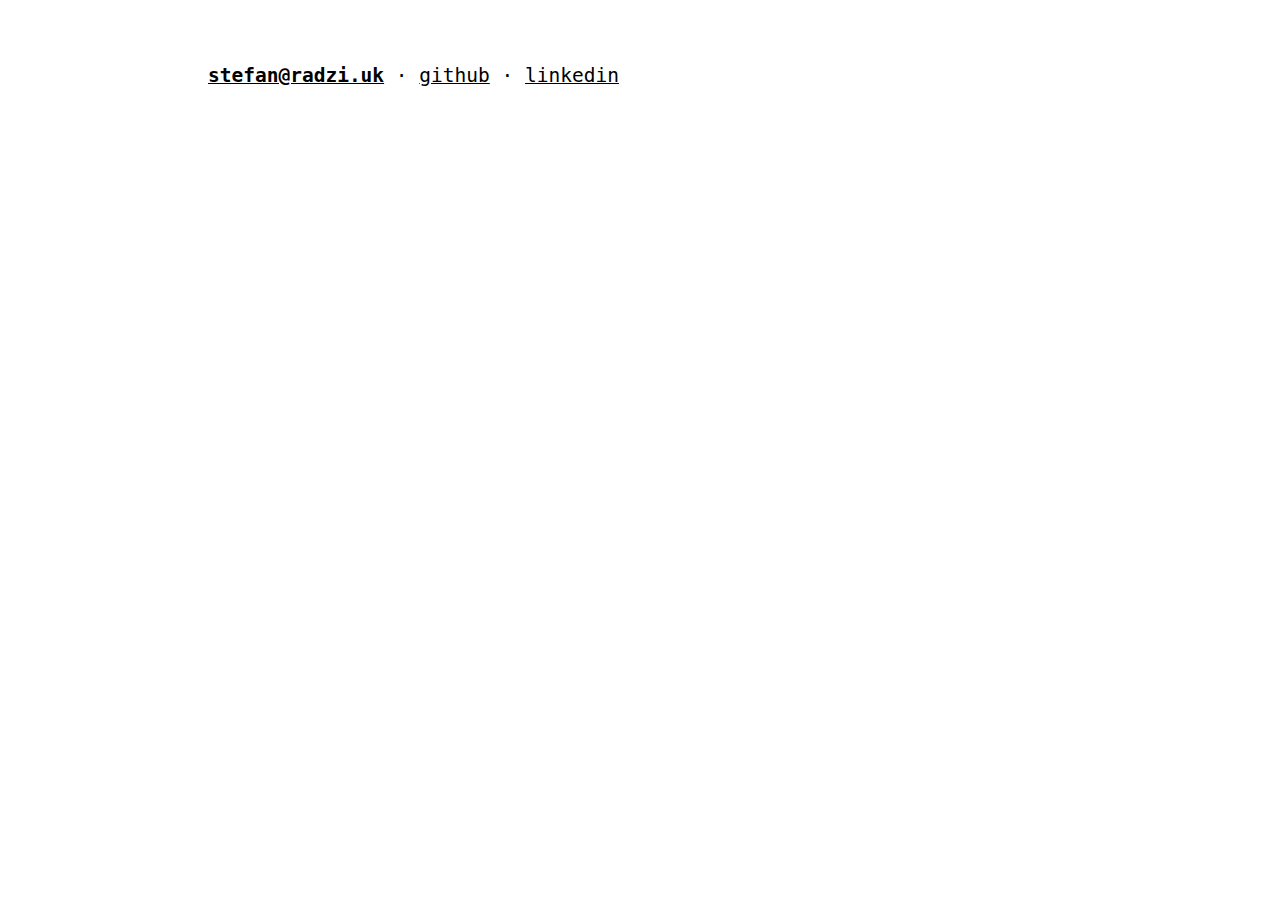
==== commit c1f03325: "simplify" ====
--- a/index.html
+++ b/index.html
@@ -10,33 +10,11 @@
   line-height: 1.6;
 }
 
-h1,h2,h3 {
-  line-height: 1.2;
-}
-
 /* https://jrl.ninja/etc/1 */
 main {
   max-width: 54rem;
   padding: 2rem;
   margin: auto;
-}
-
-/* https://maxbittker.github.io/broider/ */
-.broider {
-      border-image:  url("[data-uri]") 28 /  28px / 0 round;
-          border-width:  28px;
-              border-style:  solid;
-}
-
-iframe {
-  position: absolute;
-  top: 0;
-  left: 0;
-  bottom: 0;
-  right: 0;
-  width: 100%;
-  height: 100%;
-  border: 0px;
 }
 
 a {
@@ -57,40 +35,14 @@
     </style>
   </head>
   <body>
-    <main class="broider">
+    <main>
       <p>
-      <b>
-        <a href="mailto:stefan@radzi.uk">stefan@radzi.uk</a>
-      </b>
+      <b><a href="mailto:stefan@radzi.uk">stefan@radzi.uk</a></b>
       &#183;
-      <a href="https://github.com/stefanradziuk">GitHub</a>
+      <a href="https://github.com/stefanradziuk">github</a>
       &#183;
-      <a href="https://www.linkedin.com/in/stefanradziuk/">LinkedIn</a>
+      <a href="https://www.linkedin.com/in/stefanradziuk">linkedin</a>
       </p>
-
-      Some things I've worked on:
-
-      <ul>
-        <li>
-          <a href="https://kidneycaliper.compath.co.uk">kidneycaliper.compath.co.uk</a>
-          &#8211; medical image analysis pipeline
-        </li>
-
-        <li>
-          <a href="https://wacc.radzi.uk/">wacc.radzi.uk</a>
-          &#8211; in-browser WACC compiler
-        </li>
-
-        <li>
-          <a href="https://rbn.radzi.uk/">rbn.radzi.uk</a>
-          &#8211; random boolean networks
-        </li>
-
-        <li>
-          <a href="https://bishop.radzi.uk/">bishop.radzi.uk</a>
-          &#8211; OpenSSH-inspired animation
-        </li>
-      </ul>
     </main>
   </body>
 </html>
